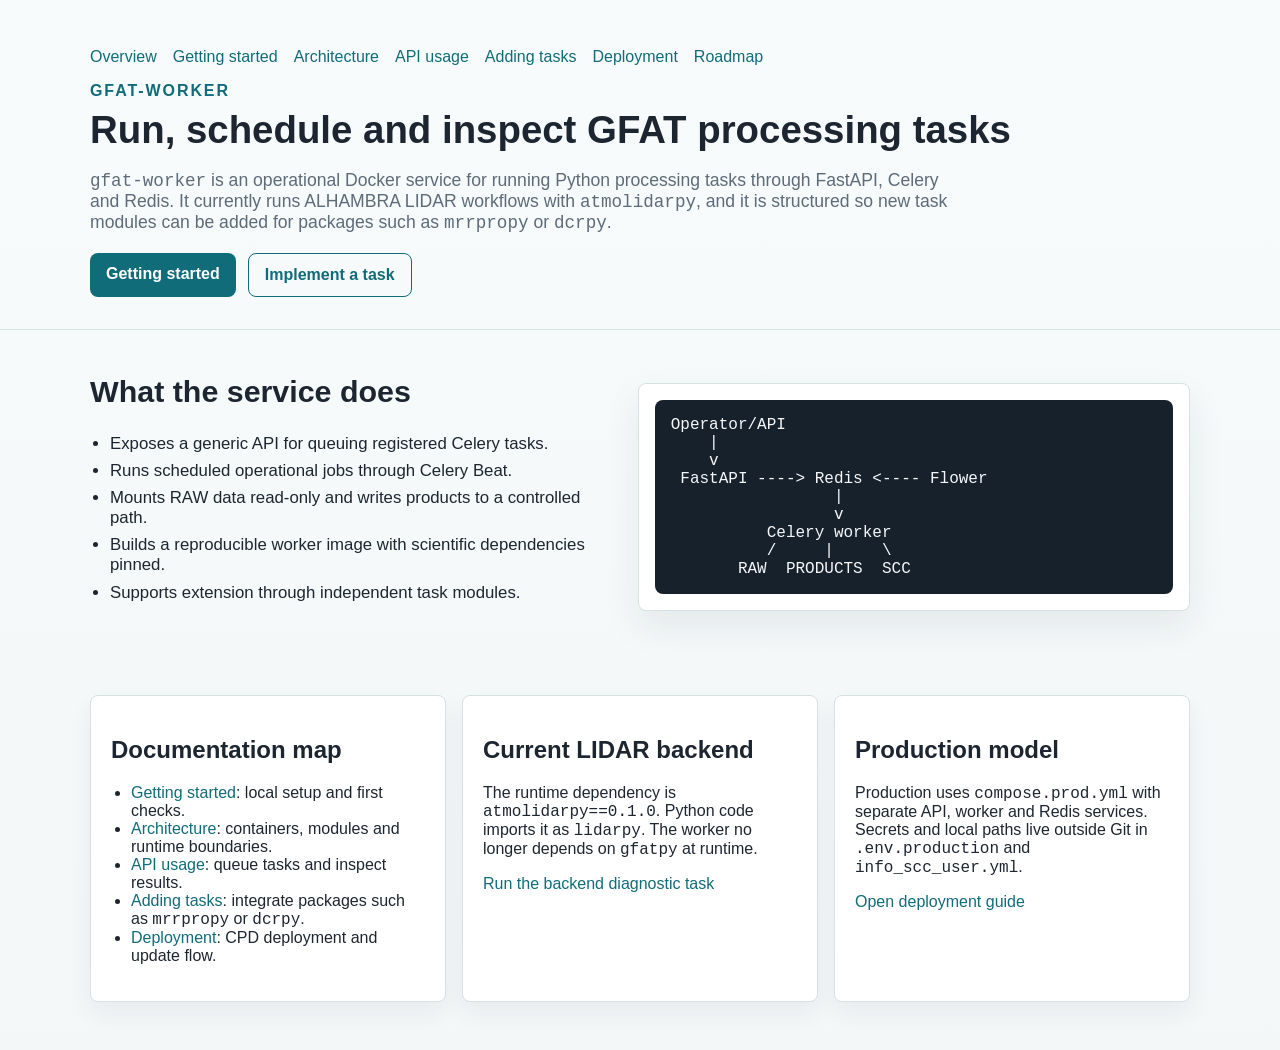
==== docs/index.html @ 6d266f19 "Add GitHub Pages documentation site" ====
<!DOCTYPE html>
<html lang="en">
<head>
  <meta charset="utf-8">
  <meta name="viewport" content="width=device-width, initial-scale=1">
  <title>GFAT Worker</title>
  <link rel="stylesheet" href="assets/site.css">
</head>
<body>
  <header class="site-header">
    <div class="wrap">
      <nav class="nav">
        <a href="index.html">Overview</a>
        <a href="getting-started.html">Getting started</a>
        <a href="architecture.html">Architecture</a>
        <a href="api.html">API usage</a>
        <a href="adding-tasks.html">Adding tasks</a>
        <a href="deployment.html">Deployment</a>
        <a href="roadmap.html">Roadmap</a>
      </nav>
      <p class="eyebrow">gfat-worker</p>
      <h1>Run, schedule and inspect GFAT processing tasks</h1>
      <p class="lead">
        <code>gfat-worker</code> is an operational Docker service for running
        Python processing tasks through FastAPI, Celery and Redis. It currently
        runs ALHAMBRA LIDAR workflows with <code>atmolidarpy</code>, and it is
        structured so new task modules can be added for packages such as
        <code>mrrpropy</code> or <code>dcrpy</code>.
      </p>
      <div class="cta-row">
        <a class="button" href="getting-started.html">Getting started</a>
        <a class="button secondary" href="adding-tasks.html">Implement a task</a>
      </div>
    </div>
  </header>

  <main class="wrap">
    <section class="feature-band">
      <section class="feature-copy">
        <h2>What the service does</h2>
        <ul>
          <li>Exposes a generic API for queuing registered Celery tasks.</li>
          <li>Runs scheduled operational jobs through Celery Beat.</li>
          <li>Mounts RAW data read-only and writes products to a controlled path.</li>
          <li>Builds a reproducible worker image with scientific dependencies pinned.</li>
          <li>Supports extension through independent task modules.</li>
        </ul>
      </section>
      <section class="diagram">
<pre>Operator/API
    |
    v
 FastAPI ----> Redis <---- Flower
                 |
                 v
          Celery worker
          /     |     \
       RAW  PRODUCTS  SCC</pre>
      </section>
    </section>

    <section class="grid two-up">
      <section class="card">
        <h2>Documentation map</h2>
        <ul>
          <li><a href="getting-started.html">Getting started</a>: local setup and first checks.</li>
          <li><a href="architecture.html">Architecture</a>: containers, modules and runtime boundaries.</li>
          <li><a href="api.html">API usage</a>: queue tasks and inspect results.</li>
          <li><a href="adding-tasks.html">Adding tasks</a>: integrate packages such as <code>mrrpropy</code> or <code>dcrpy</code>.</li>
          <li><a href="deployment.html">Deployment</a>: CPD deployment and update flow.</li>
        </ul>
      </section>
      <section class="card">
        <h2>Current LIDAR backend</h2>
        <p>
          The runtime dependency is <code>atmolidarpy==0.1.0</code>. Python
          code imports it as <code>lidarpy</code>. The worker no longer depends
          on <code>gfatpy</code> at runtime.
        </p>
        <p><a href="api.html#diagnostic-task">Run the backend diagnostic task</a></p>
      </section>
      <section class="card">
        <h2>Production model</h2>
        <p>
          Production uses <code>compose.prod.yml</code> with separate API,
          worker and Redis services. Secrets and local paths live outside Git
          in <code>.env.production</code> and <code>info_scc_user.yml</code>.
        </p>
        <p><a href="deployment.html">Open deployment guide</a></p>
      </section>
    </section>
  </main>
</body>
</html>
---- docs/assets/site.css ----
:root {
  --bg: #f4f7f8;
  --surface: #ffffff;
  --ink: #1d2630;
  --muted: #5e6b78;
  --accent: #106c78;
  --accent-2: #7b4e16;
  --border: #d7e0e3;
}

* {
  box-sizing: border-box;
}

body {
  margin: 0;
  font-family: "Segoe UI", "Helvetica Neue", sans-serif;
  color: var(--ink);
  background: linear-gradient(180deg, #f7fbfc 0%, var(--bg) 100%);
}

.wrap {
  width: min(1100px, calc(100% - 2rem));
  margin: 0 auto;
}

.site-header {
  padding: 3rem 0 2rem;
  border-bottom: 1px solid var(--border);
}

.site-header.compact {
  padding: 1.5rem 0 1rem;
}

.eyebrow {
  margin: 0 0 0.5rem;
  text-transform: uppercase;
  letter-spacing: 0.12em;
  color: var(--accent);
  font-weight: 700;
}

h1,
h2,
h3 {
  line-height: 1.15;
}

h1 {
  margin: 0 0 1rem;
  font-size: clamp(2rem, 3vw, 3.3rem);
}

.lead {
  max-width: 54rem;
  color: var(--muted);
  font-size: 1.1rem;
}

.nav {
  display: flex;
  flex-wrap: wrap;
  gap: 1rem;
  margin-bottom: 1rem;
}

.nav a,
a {
  color: var(--accent);
  text-decoration: none;
}

.nav a:hover,
a:hover {
  text-decoration: underline;
}

.cta-row {
  display: flex;
  flex-wrap: wrap;
  gap: 0.75rem;
  margin-top: 1.25rem;
}

.button {
  display: inline-block;
  padding: 0.75rem 1rem;
  border-radius: 8px;
  background: var(--accent);
  color: white;
  text-decoration: none;
  font-weight: 600;
}

.button.secondary {
  background: transparent;
  color: var(--accent);
  border: 1px solid var(--accent);
}

.grid {
  display: grid;
  grid-template-columns: repeat(auto-fit, minmax(260px, 1fr));
  gap: 1rem;
  padding: 2rem 0 3rem;
}

.two-up {
  grid-template-columns: repeat(auto-fit, minmax(320px, 1fr));
}

.feature-band {
  display: grid;
  grid-template-columns: minmax(280px, 0.95fr) minmax(360px, 1.05fr);
  gap: 3rem;
  align-items: center;
  padding: 2.75rem 0;
}

.feature-copy {
  font-size: 1.05rem;
}

.feature-copy h2 {
  margin-top: 0;
  font-size: 1.9rem;
}

.feature-copy li + li {
  margin-top: 0.45rem;
}

.diagram {
  background: var(--surface);
  border: 1px solid var(--border);
  border-radius: 8px;
  box-shadow: 0 16px 36px rgba(29, 38, 48, 0.08);
  padding: 1rem;
}

.diagram pre {
  margin: 0;
}

.card,
.prose {
  background: var(--surface);
  border: 1px solid var(--border);
  border-radius: 8px;
  box-shadow: 0 10px 24px rgba(29, 38, 48, 0.06);
}

.card {
  padding: 1.25rem;
}

.prose {
  padding: 1.5rem;
  margin: 2rem auto 3rem;
}

code,
pre {
  font-family: "Cascadia Code", "Consolas", monospace;
}

pre {
  overflow-x: auto;
  padding: 1rem;
  border-radius: 8px;
  background: #17212b;
  color: #f5f7fa;
}

table {
  width: 100%;
  border-collapse: collapse;
  margin: 1rem 0;
}

th,
td {
  border: 1px solid var(--border);
  padding: 0.6rem;
  text-align: left;
  vertical-align: top;
}

th {
  background: #edf4f5;
}

ul,
ol {
  padding-left: 1.25rem;
}

.note {
  border-left: 4px solid var(--accent-2);
  padding: 0.75rem 1rem;
  background: #fff8ec;
}

@media (max-width: 850px) {
  .feature-band {
    grid-template-columns: 1fr;
  }
}
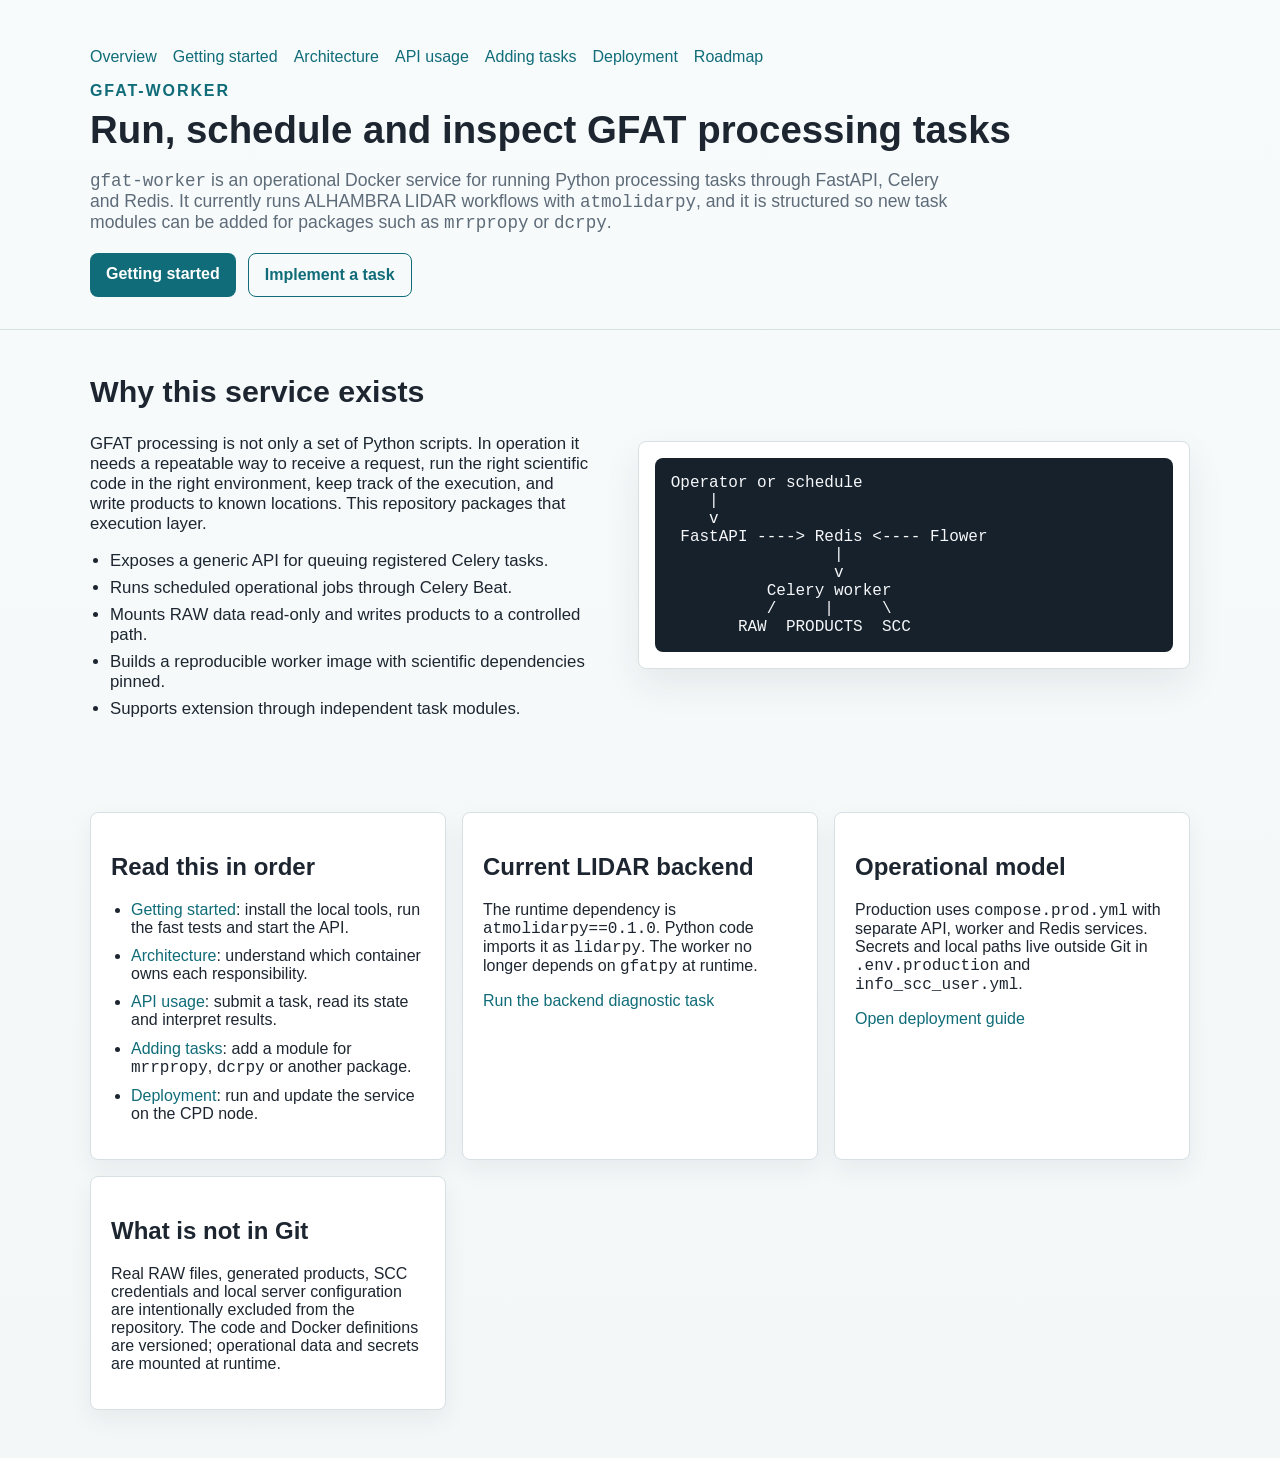
==== commit 93ae5921: "Expand documentation guidance" ====
--- a/docs/index.html
+++ b/docs/index.html
@@ -37,7 +37,14 @@
   <main class="wrap">
     <section class="feature-band">
       <section class="feature-copy">
-        <h2>What the service does</h2>
+        <h2>Why this service exists</h2>
+        <p>
+          GFAT processing is not only a set of Python scripts. In operation it
+          needs a repeatable way to receive a request, run the right scientific
+          code in the right environment, keep track of the execution, and write
+          products to known locations. This repository packages that execution
+          layer.
+        </p>
         <ul>
           <li>Exposes a generic API for queuing registered Celery tasks.</li>
           <li>Runs scheduled operational jobs through Celery Beat.</li>
@@ -47,7 +54,7 @@
         </ul>
       </section>
       <section class="diagram">
-<pre>Operator/API
+<pre>Operator or schedule
     |
     v
  FastAPI ----> Redis <---- Flower
@@ -61,13 +68,13 @@
 
     <section class="grid two-up">
       <section class="card">
-        <h2>Documentation map</h2>
-        <ul>
-          <li><a href="getting-started.html">Getting started</a>: local setup and first checks.</li>
-          <li><a href="architecture.html">Architecture</a>: containers, modules and runtime boundaries.</li>
-          <li><a href="api.html">API usage</a>: queue tasks and inspect results.</li>
-          <li><a href="adding-tasks.html">Adding tasks</a>: integrate packages such as <code>mrrpropy</code> or <code>dcrpy</code>.</li>
-          <li><a href="deployment.html">Deployment</a>: CPD deployment and update flow.</li>
+        <h2>Read this in order</h2>
+        <ul class="section-list">
+          <li><a href="getting-started.html">Getting started</a>: install the local tools, run the fast tests and start the API.</li>
+          <li><a href="architecture.html">Architecture</a>: understand which container owns each responsibility.</li>
+          <li><a href="api.html">API usage</a>: submit a task, read its state and interpret results.</li>
+          <li><a href="adding-tasks.html">Adding tasks</a>: add a module for <code>mrrpropy</code>, <code>dcrpy</code> or another package.</li>
+          <li><a href="deployment.html">Deployment</a>: run and update the service on the CPD node.</li>
         </ul>
       </section>
       <section class="card">
@@ -80,7 +87,7 @@
         <p><a href="api.html#diagnostic-task">Run the backend diagnostic task</a></p>
       </section>
       <section class="card">
-        <h2>Production model</h2>
+        <h2>Operational model</h2>
         <p>
           Production uses <code>compose.prod.yml</code> with separate API,
           worker and Redis services. Secrets and local paths live outside Git
@@ -88,6 +95,15 @@
         </p>
         <p><a href="deployment.html">Open deployment guide</a></p>
       </section>
+      <section class="card">
+        <h2>What is not in Git</h2>
+        <p>
+          Real RAW files, generated products, SCC credentials and local server
+          configuration are intentionally excluded from the repository. The code
+          and Docker definitions are versioned; operational data and secrets are
+          mounted at runtime.
+        </p>
+      </section>
     </section>
   </main>
 </body>
--- a/docs/assets/site.css
+++ b/docs/assets/site.css
@@ -58,6 +58,12 @@
   font-size: 1.1rem;
 }
 
+.page-intro {
+  margin-top: 0;
+  color: var(--muted);
+  font-size: 1.05rem;
+}
+
 .nav {
   display: flex;
   flex-wrap: wrap;
@@ -202,6 +208,26 @@
   background: #fff8ec;
 }
 
+.callout {
+  border-left: 4px solid var(--accent);
+  padding: 0.9rem 1rem;
+  background: #eef8fa;
+  margin: 1rem 0;
+}
+
+.callout p,
+.note p {
+  margin: 0;
+}
+
+.section-list li + li {
+  margin-top: 0.65rem;
+}
+
+.muted {
+  color: var(--muted);
+}
+
 @media (max-width: 850px) {
   .feature-band {
     grid-template-columns: 1fr;
